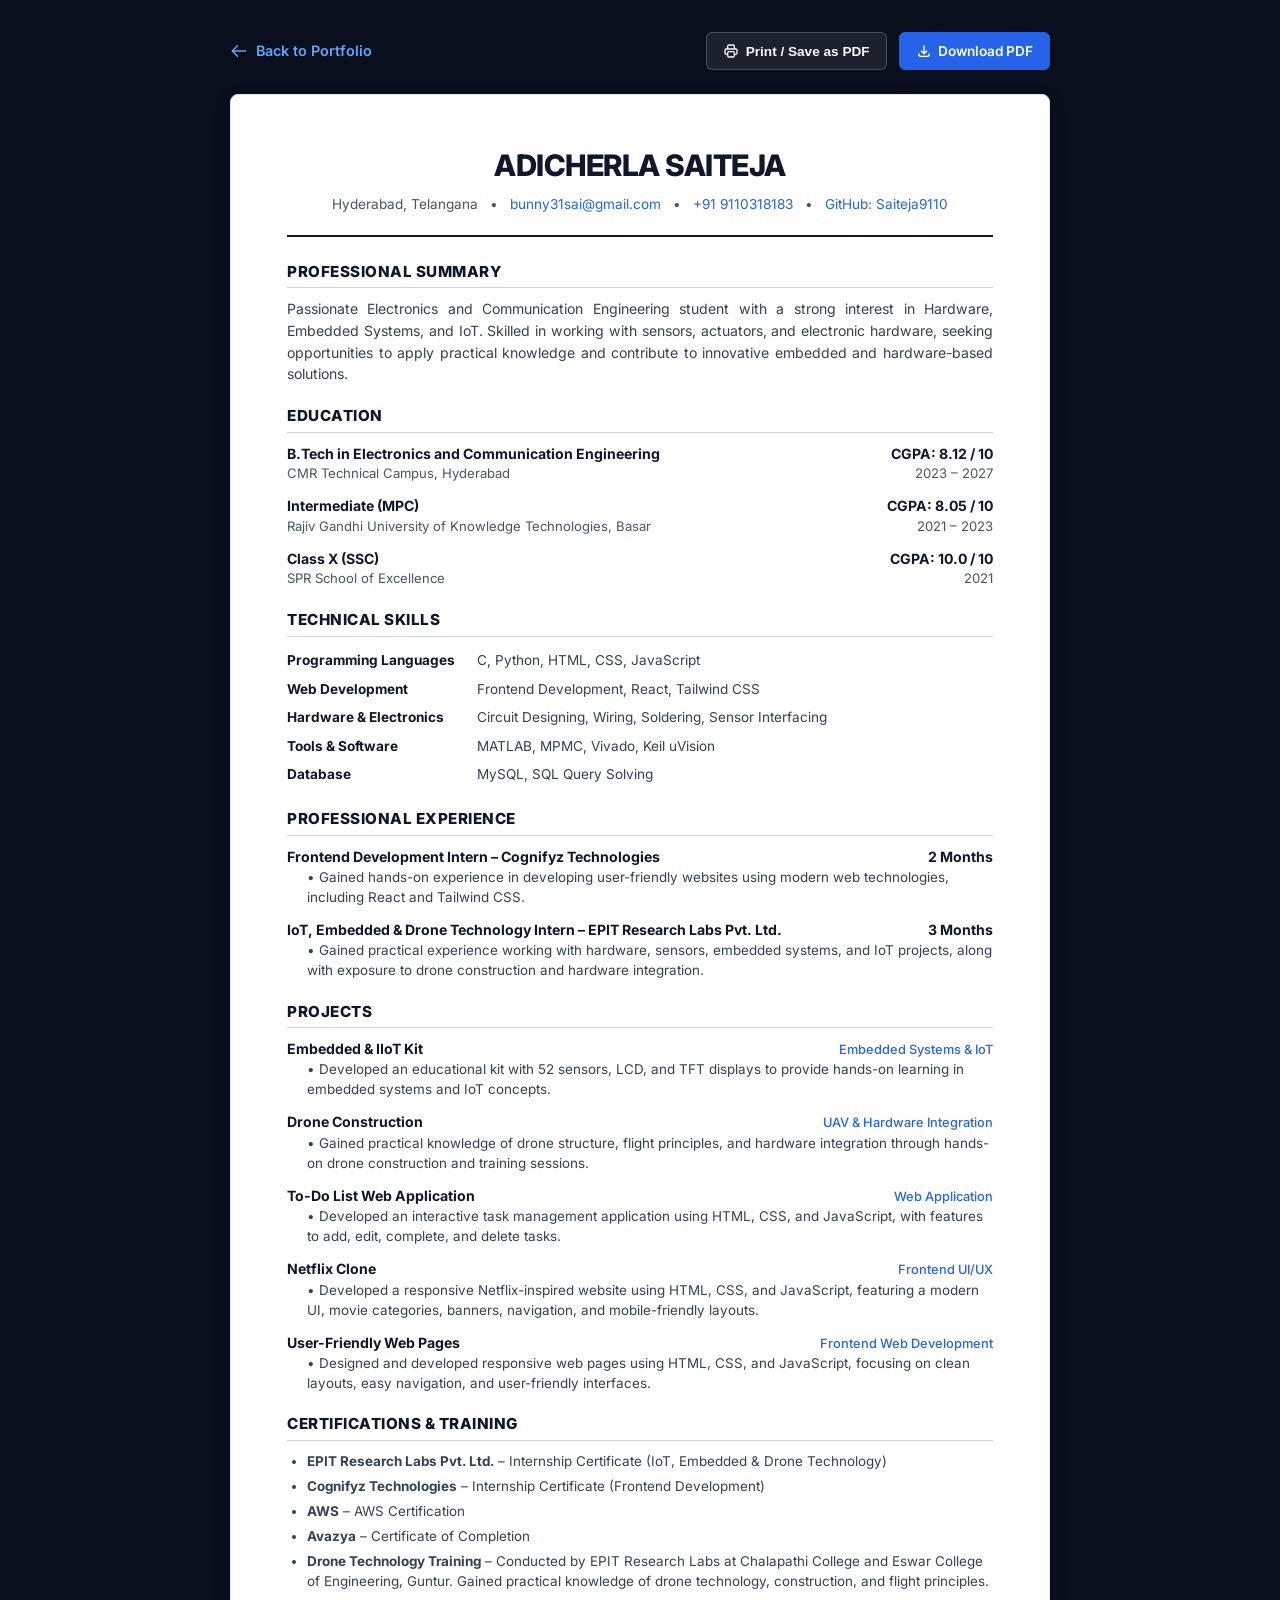
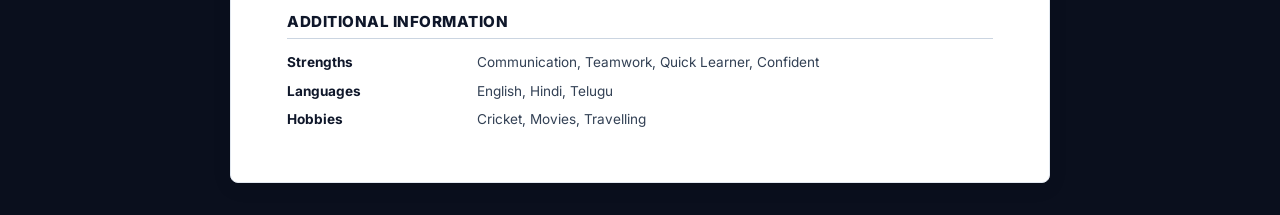
==== assets/resume.html @ cdae0c14 "Fix CGPA to 8.03 and email to saitejaa3103@gmail.com; add unified navy blue theme, resume section, c" ====
<!DOCTYPE html>
<html lang="en">
<head>
  <meta charset="UTF-8" />
  <meta name="viewport" content="width=device-width, initial-scale=1.0" />
  <title>Adicherla Saiteja - Resume</title>
  <link rel="preconnect" href="https://fonts.googleapis.com" />
  <link rel="preconnect" href="https://fonts.gstatic.com" crossorigin />
  <link href="https://fonts.googleapis.com/css2?family=Inter:wght@400;500;600;700;800&display=swap" rel="stylesheet" />
  <style>
    *, *::before, *::after { box-sizing: border-box; margin: 0; padding: 0; }
    body {
      font-family: 'Inter', -apple-system, BlinkMacSystemFont, 'Segoe UI', Roboto, sans-serif;
      background: #0a0f1d;
      color: #0f172a;
      line-height: 1.5;
      padding: 2rem 1rem;
      font-size: 14px;
    }
    .resume-actions-bar {
      max-width: 820px;
      margin: 0 auto 1.5rem;
      display: flex;
      justify-content: space-between;
      align-items: center;
      gap: 1rem;
      flex-wrap: wrap;
    }
    .back-link {
      display: inline-flex;
      align-items: center;
      gap: 0.5rem;
      color: #60a5fa;
      text-decoration: none;
      font-weight: 600;
      font-size: 0.9rem;
    }
    .back-link:hover { color: #38bdf8; text-decoration: underline; }
    .btn-group { display: flex; gap: 0.75rem; }
    .action-btn {
      display: inline-flex;
      align-items: center;
      gap: 0.4rem;
      padding: 0.5rem 1rem;
      border-radius: 6px;
      font-size: 0.85rem;
      font-weight: 600;
      cursor: pointer;
      text-decoration: none;
      transition: all 0.2s ease;
    }
    .btn-download {
      background: #2563eb;
      color: #fff;
      border: 1px solid #2563eb;
    }
    .btn-download:hover { background: #1d4ed8; }
    .btn-print {
      background: rgba(255, 255, 255, 0.08);
      color: #f8fafc;
      border: 1px solid rgba(255, 255, 255, 0.2);
    }
    .btn-print:hover { background: rgba(37, 99, 235, 0.25); border-color: #60a5fa; }
    .resume-paper {
      max-width: 820px;
      margin: 0 auto;
      background: #ffffff;
      padding: 3rem 3.5rem;
      border-radius: 8px;
      box-shadow: 0 4px 20px rgba(0, 0, 0, 0.08);
      border: 1px solid #e2e8f0;
    }
    .header { text-align: center; margin-bottom: 1.5rem; border-bottom: 2px solid #0f172a; padding-bottom: 1.25rem; }
    .name { font-size: 1.85rem; font-weight: 800; letter-spacing: -0.5px; color: #0f172a; margin-bottom: 0.4rem; text-transform: uppercase; }
    .contact-line { font-size: 0.85rem; color: #475569; display: flex; justify-content: center; gap: 0.75rem; flex-wrap: wrap; }
    .contact-line a { color: #2563eb; text-decoration: none; }
    .section-title {
      font-size: 0.95rem;
      font-weight: 800;
      text-transform: uppercase;
      letter-spacing: 0.5px;
      color: #0f172a;
      border-bottom: 1px solid #cbd5e1;
      padding-bottom: 0.25rem;
      margin-top: 1.25rem;
      margin-bottom: 0.6rem;
    }
    p.summary { font-size: 0.88rem; color: #334155; line-height: 1.55; text-align: justify; }
    .edu-item, .exp-item, .proj-item { margin-bottom: 0.75rem; }
    .item-header { display: flex; justify-content: space-between; align-items: baseline; font-weight: 700; color: #0f172a; font-size: 0.88rem; }
    .item-sub { display: flex; justify-content: space-between; align-items: baseline; font-size: 0.82rem; color: #475569; margin-bottom: 0.25rem; }
    .item-desc { font-size: 0.84rem; color: #334155; line-height: 1.5; padding-left: 1.25rem; }
    .skills-table { width: 100%; border-collapse: collapse; font-size: 0.85rem; }
    .skills-table td { padding: 0.25rem 0; vertical-align: top; }
    .skills-label { width: 190px; font-weight: 700; color: #0f172a; }
    .skills-val { color: #334155; }
    .cert-list { list-style: disc; padding-left: 1.25rem; font-size: 0.84rem; color: #334155; line-height: 1.5; }
    .cert-list li { margin-bottom: 0.3rem; }
    @media print {
      body { background: #fff; padding: 0; }
      .resume-actions-bar { display: none; }
      .resume-paper { box-shadow: none; border: none; padding: 0; }
    }
  </style>
</head>
<body>
  <div class="resume-actions-bar">
    <a href="../index.html" class="back-link">
      <svg width="18" height="18" fill="none" viewBox="0 0 24 24" stroke="currentColor" stroke-width="2"><path stroke-linecap="round" stroke-linejoin="round" d="M10 19l-7-7m0 0l7-7m-7 7h18"/></svg>
      Back to Portfolio
    </a>
    <div class="btn-group">
      <button onclick="window.print()" class="action-btn btn-print">
        <svg width="16" height="16" fill="none" viewBox="0 0 24 24" stroke="currentColor" stroke-width="2"><path stroke-linecap="round" stroke-linejoin="round" d="M17 17h2a2 2 0 002-2v-4a2 2 0 00-2-2H5a2 2 0 00-2 2v4a2 2 0 002 2h2m2 4h6a2 2 0 002-2v-4a2 2 0 00-2-2H9a2 2 0 00-2 2v4a2 2 0 002 2zm8-12V5a2 2 0 00-2-2H9a2 2 0 00-2 2v4h10z"/></svg>
        Print / Save as PDF
      </button>
      <a href="./resume.pdf" class="action-btn btn-download" download="Adicherla_Saiteja_Resume.pdf">
        <svg width="16" height="16" fill="none" viewBox="0 0 24 24" stroke="currentColor" stroke-width="2"><path stroke-linecap="round" stroke-linejoin="round" d="M4 16v1a3 3 0 003 3h10a3 3 0 003-3v-1m-4-4l-4 4m0 0l-4-4m4 4V4"/></svg>
        Download PDF
      </a>
    </div>
  </div>

  <div class="resume-paper">
    <header class="header">
      <h1 class="name">Adicherla Saiteja</h1>
      <div class="contact-line">
        <span>Hyderabad, Telangana</span>
        <span>•</span>
        <a href="mailto:bunny31sai@gmail.com">bunny31sai@gmail.com</a>
        <span>•</span>
        <a href="tel:+919110318183">+91 9110318183</a>
        <span>•</span>
        <a href="https://github.com/Saiteja9110" target="_blank" rel="noopener noreferrer">GitHub: Saiteja9110</a>
      </div>
    </header>

    <section>
      <h2 class="section-title">Professional Summary</h2>
      <p class="summary">
        Passionate Electronics and Communication Engineering student with a strong interest in Hardware, Embedded Systems, and IoT. Skilled in working with sensors, actuators, and electronic hardware, seeking opportunities to apply practical knowledge and contribute to innovative embedded and hardware-based solutions.
      </p>
    </section>

    <section>
      <h2 class="section-title">Education</h2>
      <div class="edu-item">
        <div class="item-header">
          <span>B.Tech in Electronics and Communication Engineering</span>
          <span>CGPA: 8.12 / 10</span>
        </div>
        <div class="item-sub">
          <span>CMR Technical Campus, Hyderabad</span>
          <span>2023 – 2027</span>
        </div>
      </div>
      <div class="edu-item">
        <div class="item-header">
          <span>Intermediate (MPC)</span>
          <span>CGPA: 8.05 / 10</span>
        </div>
        <div class="item-sub">
          <span>Rajiv Gandhi University of Knowledge Technologies, Basar</span>
          <span>2021 – 2023</span>
        </div>
      </div>
      <div class="edu-item">
        <div class="item-header">
          <span>Class X (SSC)</span>
          <span>CGPA: 10.0 / 10</span>
        </div>
        <div class="item-sub">
          <span>SPR School of Excellence</span>
          <span>2021</span>
        </div>
      </div>
    </section>

    <section>
      <h2 class="section-title">Technical Skills</h2>
      <table class="skills-table">
        <tr>
          <td class="skills-label">Programming Languages</td>
          <td class="skills-val">C, Python, HTML, CSS, JavaScript</td>
        </tr>
        <tr>
          <td class="skills-label">Web Development</td>
          <td class="skills-val">Frontend Development, React, Tailwind CSS</td>
        </tr>
        <tr>
          <td class="skills-label">Hardware &amp; Electronics</td>
          <td class="skills-val">Circuit Designing, Wiring, Soldering, Sensor Interfacing</td>
        </tr>
        <tr>
          <td class="skills-label">Tools &amp; Software</td>
          <td class="skills-val">MATLAB, MPMC, Vivado, Keil uVision</td>
        </tr>
        <tr>
          <td class="skills-label">Database</td>
          <td class="skills-val">MySQL, SQL Query Solving</td>
        </tr>
      </table>
    </section>

    <section>
      <h2 class="section-title">Professional Experience</h2>
      <div class="exp-item">
        <div class="item-header">
          <span>Frontend Development Intern – Cognifyz Technologies</span>
          <span>2 Months</span>
        </div>
        <div class="item-desc">
          • Gained hands-on experience in developing user-friendly websites using modern web technologies, including React and Tailwind CSS.
        </div>
      </div>
      <div class="exp-item">
        <div class="item-header">
          <span>IoT, Embedded &amp; Drone Technology Intern – EPIT Research Labs Pvt. Ltd.</span>
          <span>3 Months</span>
        </div>
        <div class="item-desc">
          • Gained practical experience working with hardware, sensors, embedded systems, and IoT projects, along with exposure to drone construction and hardware integration.
        </div>
      </div>
    </section>

    <section>
      <h2 class="section-title">Projects</h2>
      <div class="proj-item">
        <div class="item-header">
          <span>Embedded &amp; IIoT Kit</span>
          <span style="font-weight:500; font-size:0.8rem; color:#2563eb;">Embedded Systems &amp; IoT</span>
        </div>
        <div class="item-desc">
          • Developed an educational kit with 52 sensors, LCD, and TFT displays to provide hands-on learning in embedded systems and IoT concepts.
        </div>
      </div>
      <div class="proj-item">
        <div class="item-header">
          <span>Drone Construction</span>
          <span style="font-weight:500; font-size:0.8rem; color:#2563eb;">UAV &amp; Hardware Integration</span>
        </div>
        <div class="item-desc">
          • Gained practical knowledge of drone structure, flight principles, and hardware integration through hands-on drone construction and training sessions.
        </div>
      </div>
      <div class="proj-item">
        <div class="item-header">
          <span>To-Do List Web Application</span>
          <span style="font-weight:500; font-size:0.8rem; color:#2563eb;">Web Application</span>
        </div>
        <div class="item-desc">
          • Developed an interactive task management application using HTML, CSS, and JavaScript, with features to add, edit, complete, and delete tasks.
        </div>
      </div>
      <div class="proj-item">
        <div class="item-header">
          <span>Netflix Clone</span>
          <span style="font-weight:500; font-size:0.8rem; color:#2563eb;">Frontend UI/UX</span>
        </div>
        <div class="item-desc">
          • Developed a responsive Netflix-inspired website using HTML, CSS, and JavaScript, featuring a modern UI, movie categories, banners, navigation, and mobile-friendly layouts.
        </div>
      </div>
      <div class="proj-item">
        <div class="item-header">
          <span>User-Friendly Web Pages</span>
          <span style="font-weight:500; font-size:0.8rem; color:#2563eb;">Frontend Web Development</span>
        </div>
        <div class="item-desc">
          • Designed and developed responsive web pages using HTML, CSS, and JavaScript, focusing on clean layouts, easy navigation, and user-friendly interfaces.
        </div>
      </div>
    </section>

    <section>
      <h2 class="section-title">Certifications &amp; Training</h2>
      <ul class="cert-list">
        <li><strong>EPIT Research Labs Pvt. Ltd.</strong> – Internship Certificate (IoT, Embedded &amp; Drone Technology)</li>
        <li><strong>Cognifyz Technologies</strong> – Internship Certificate (Frontend Development)</li>
        <li><strong>AWS</strong> – AWS Certification</li>
        <li><strong>Avazya</strong> – Certificate of Completion</li>
        <li><strong>Drone Technology Training</strong> – Conducted by EPIT Research Labs at Chalapathi College and Eswar College of Engineering, Guntur. Gained practical knowledge of drone technology, construction, and flight principles.</li>
      </ul>
    </section>

    <section>
      <h2 class="section-title">Additional Information</h2>
      <table class="skills-table">
        <tr>
          <td class="skills-label">Strengths</td>
          <td class="skills-val">Communication, Teamwork, Quick Learner, Confident</td>
        </tr>
        <tr>
          <td class="skills-label">Languages</td>
          <td class="skills-val">English, Hindi, Telugu</td>
        </tr>
        <tr>
          <td class="skills-label">Hobbies</td>
          <td class="skills-val">Cricket, Movies, Travelling</td>
        </tr>
      </table>
    </section>
  </div>
</body>
</html>
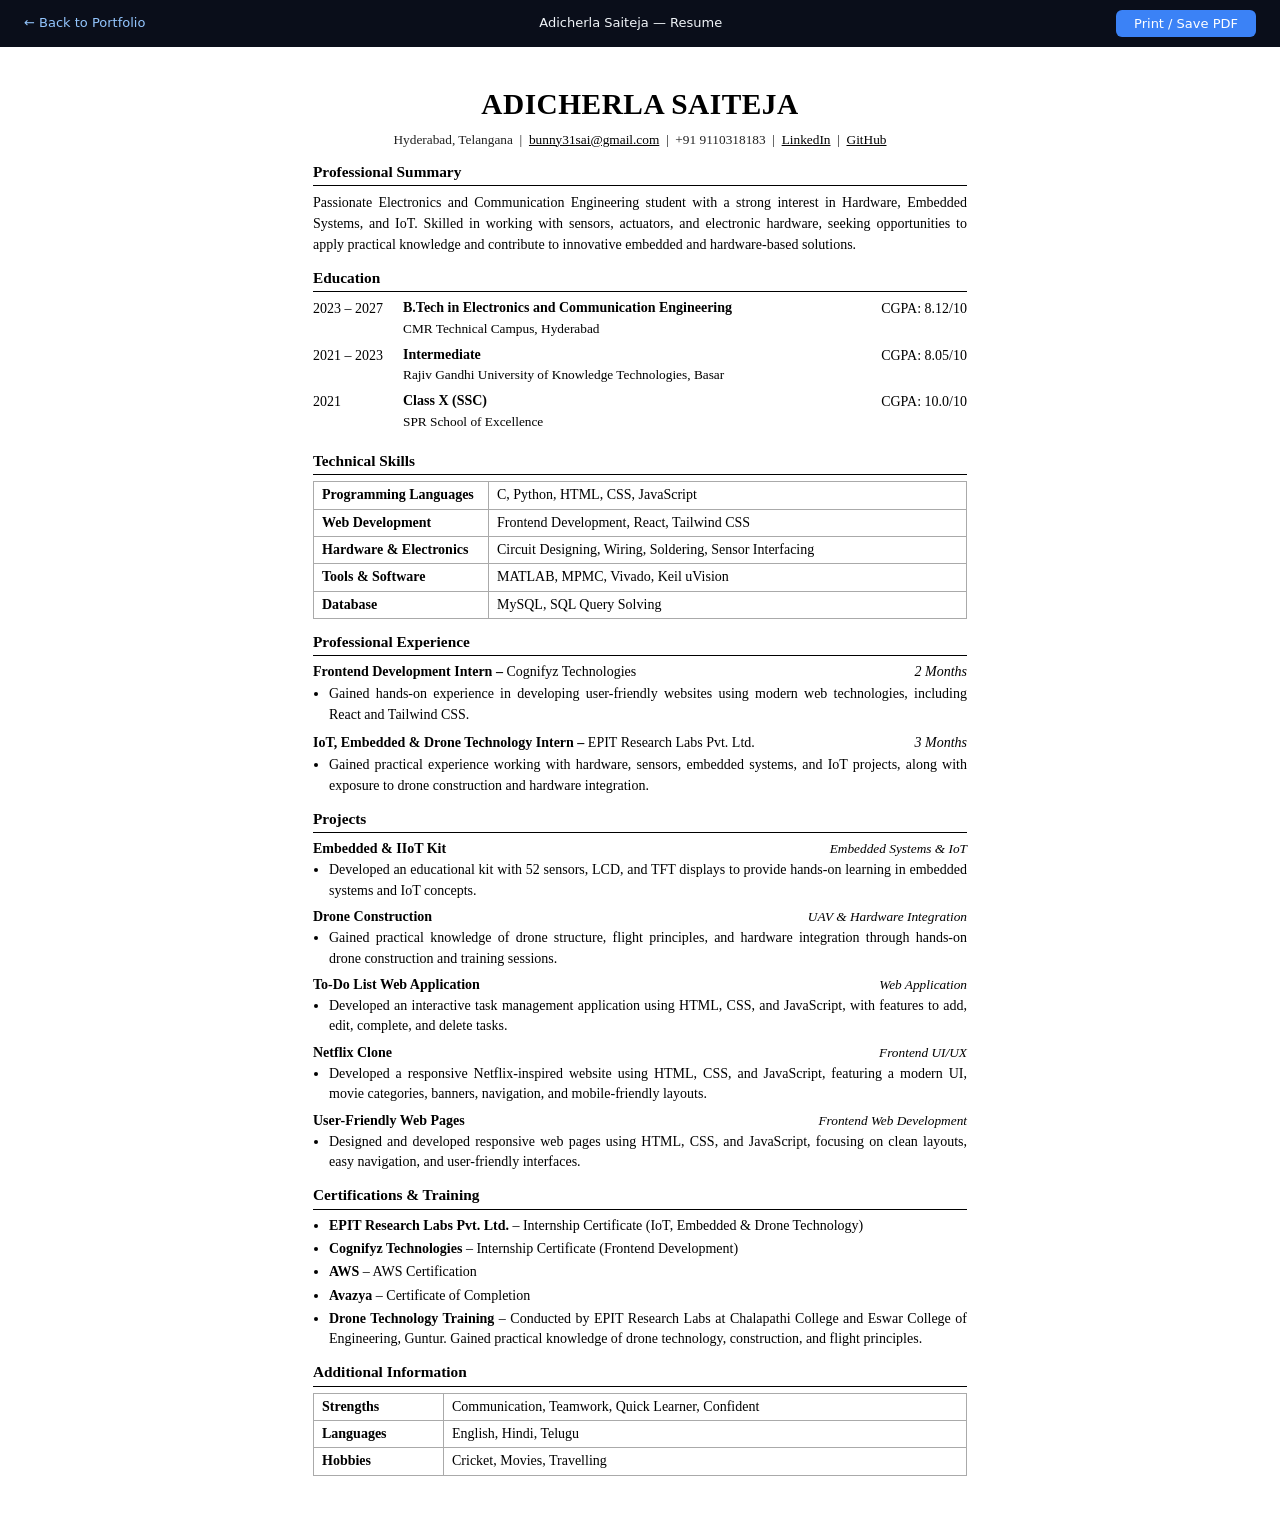
==== commit d0a6d904: "Add exact resume HTML replica matching uploaded resume; fix View Resume button" ====
--- a/assets/resume.html
+++ b/assets/resume.html
@@ -3,304 +3,427 @@
 <head>
   <meta charset="UTF-8" />
   <meta name="viewport" content="width=device-width, initial-scale=1.0" />
-  <title>Adicherla Saiteja - Resume</title>
-  <link rel="preconnect" href="https://fonts.googleapis.com" />
-  <link rel="preconnect" href="https://fonts.gstatic.com" crossorigin />
-  <link href="https://fonts.googleapis.com/css2?family=Inter:wght@400;500;600;700;800&display=swap" rel="stylesheet" />
+  <title>Adicherla Saiteja – Resume</title>
   <style>
-    *, *::before, *::after { box-sizing: border-box; margin: 0; padding: 0; }
+    * { box-sizing: border-box; margin: 0; padding: 0; }
+
     body {
-      font-family: 'Inter', -apple-system, BlinkMacSystemFont, 'Segoe UI', Roboto, sans-serif;
-      background: #0a0f1d;
-      color: #0f172a;
+      font-family: 'Times New Roman', Times, serif;
+      font-size: 11pt;
+      color: #000;
+      background: #fff;
+      line-height: 1.45;
+    }
+
+    /* ---- PAGE WRAPPER ---- */
+    .page {
+      max-width: 750px;
+      margin: 0 auto;
+      padding: 36px 48px 48px;
+    }
+
+    /* ---- HEADER ---- */
+    .resume-header {
+      text-align: center;
+      margin-bottom: 10px;
+    }
+    .resume-name {
+      font-size: 22pt;
+      font-weight: 700;
+      letter-spacing: 0.5px;
+      text-transform: uppercase;
+      margin-bottom: 4px;
+    }
+    .resume-contact {
+      font-size: 10pt;
+      color: #222;
+    }
+    .resume-contact a {
+      color: #000;
+      text-decoration: underline;
+    }
+
+    /* ---- SECTION ---- */
+    .section {
+      margin-top: 12px;
+    }
+    .section-title {
+      font-size: 11.5pt;
+      font-weight: 700;
+      border-bottom: 1.5px solid #000;
+      padding-bottom: 2px;
+      margin-bottom: 6px;
+    }
+
+    /* ---- SUMMARY ---- */
+    .summary-text {
+      font-size: 10.5pt;
+      text-align: justify;
       line-height: 1.5;
-      padding: 2rem 1rem;
-      font-size: 14px;
-    }
-    .resume-actions-bar {
-      max-width: 820px;
-      margin: 0 auto 1.5rem;
+    }
+
+    /* ---- EDUCATION TABLE ---- */
+    .edu-table {
+      width: 100%;
+      border-collapse: collapse;
+    }
+    .edu-table tr { vertical-align: top; }
+    .edu-year {
+      width: 90px;
+      font-size: 10.5pt;
+      padding-top: 1px;
+      white-space: nowrap;
+    }
+    .edu-degree {
+      font-size: 10.5pt;
+      font-weight: 700;
+      padding-bottom: 0;
+    }
+    .edu-inst {
+      font-size: 10pt;
+      font-weight: 400;
+      padding-bottom: 7px;
+    }
+    .edu-cgpa {
+      width: 110px;
+      font-size: 10.5pt;
+      text-align: right;
+      white-space: nowrap;
+      padding-top: 1px;
+    }
+
+    /* ---- SKILLS TABLE ---- */
+    .skills-table {
+      width: 100%;
+      border-collapse: collapse;
+      border: 1px solid #aaa;
+    }
+    .skills-table td {
+      padding: 3px 8px;
+      font-size: 10.5pt;
+      border: 1px solid #aaa;
+      vertical-align: top;
+    }
+    .skill-label {
+      font-weight: 700;
+      width: 175px;
+      white-space: nowrap;
+    }
+
+    /* ---- EXPERIENCE ---- */
+    .exp-header {
       display: flex;
       justify-content: space-between;
+      align-items: baseline;
+      margin-bottom: 2px;
+    }
+    .exp-title {
+      font-size: 10.5pt;
+      font-weight: 700;
+    }
+    .exp-company {
+      font-weight: 400;
+    }
+    .exp-duration {
+      font-size: 10.5pt;
+      font-style: italic;
+    }
+    .exp-bullets {
+      padding-left: 16px;
+      margin-bottom: 8px;
+    }
+    .exp-bullets li {
+      font-size: 10.5pt;
+      margin-bottom: 2px;
+      text-align: justify;
+    }
+
+    /* ---- PROJECTS ---- */
+    .proj-item { margin-bottom: 6px; }
+    .proj-header {
+      display: flex;
+      justify-content: space-between;
+      align-items: baseline;
+    }
+    .proj-name {
+      font-size: 10.5pt;
+      font-weight: 700;
+    }
+    .proj-domain {
+      font-size: 10pt;
+      font-style: italic;
+    }
+    .proj-bullets {
+      padding-left: 16px;
+      margin-top: 1px;
+    }
+    .proj-bullets li {
+      font-size: 10.5pt;
+      text-align: justify;
+    }
+
+    /* ---- CERTIFICATIONS ---- */
+    .cert-list {
+      padding-left: 16px;
+    }
+    .cert-list li {
+      font-size: 10.5pt;
+      margin-bottom: 3px;
+      text-align: justify;
+    }
+
+    /* ---- ADDITIONAL INFO TABLE ---- */
+    .add-table {
+      width: 100%;
+      border-collapse: collapse;
+      border: 1px solid #aaa;
+    }
+    .add-table td {
+      padding: 3px 8px;
+      font-size: 10.5pt;
+      border: 1px solid #aaa;
+      vertical-align: top;
+    }
+    .add-label {
+      font-weight: 700;
+      width: 130px;
+    }
+
+    /* ---- PRINT BUTTON (screen only) ---- */
+    .print-bar {
+      background: #0a0e1a;
+      color: #f1f5f9;
+      padding: 10px 24px;
+      display: flex;
       align-items: center;
-      gap: 1rem;
-      flex-wrap: wrap;
-    }
-    .back-link {
-      display: inline-flex;
-      align-items: center;
-      gap: 0.5rem;
-      color: #60a5fa;
+      justify-content: space-between;
+      font-family: 'Inter', system-ui, sans-serif;
+      font-size: 13px;
+    }
+    .print-bar a {
+      color: #93c5fd;
       text-decoration: none;
-      font-weight: 600;
-      font-size: 0.9rem;
-    }
-    .back-link:hover { color: #38bdf8; text-decoration: underline; }
-    .btn-group { display: flex; gap: 0.75rem; }
-    .action-btn {
-      display: inline-flex;
-      align-items: center;
-      gap: 0.4rem;
-      padding: 0.5rem 1rem;
+      font-size: 13px;
+    }
+    .print-bar button {
+      background: #3b82f6;
+      color: #fff;
+      border: none;
+      padding: 6px 18px;
       border-radius: 6px;
-      font-size: 0.85rem;
-      font-weight: 600;
+      font-size: 13px;
       cursor: pointer;
-      text-decoration: none;
-      transition: all 0.2s ease;
-    }
-    .btn-download {
-      background: #2563eb;
-      color: #fff;
-      border: 1px solid #2563eb;
-    }
-    .btn-download:hover { background: #1d4ed8; }
-    .btn-print {
-      background: rgba(255, 255, 255, 0.08);
-      color: #f8fafc;
-      border: 1px solid rgba(255, 255, 255, 0.2);
-    }
-    .btn-print:hover { background: rgba(37, 99, 235, 0.25); border-color: #60a5fa; }
-    .resume-paper {
-      max-width: 820px;
-      margin: 0 auto;
-      background: #ffffff;
-      padding: 3rem 3.5rem;
-      border-radius: 8px;
-      box-shadow: 0 4px 20px rgba(0, 0, 0, 0.08);
-      border: 1px solid #e2e8f0;
-    }
-    .header { text-align: center; margin-bottom: 1.5rem; border-bottom: 2px solid #0f172a; padding-bottom: 1.25rem; }
-    .name { font-size: 1.85rem; font-weight: 800; letter-spacing: -0.5px; color: #0f172a; margin-bottom: 0.4rem; text-transform: uppercase; }
-    .contact-line { font-size: 0.85rem; color: #475569; display: flex; justify-content: center; gap: 0.75rem; flex-wrap: wrap; }
-    .contact-line a { color: #2563eb; text-decoration: none; }
-    .section-title {
-      font-size: 0.95rem;
-      font-weight: 800;
-      text-transform: uppercase;
-      letter-spacing: 0.5px;
-      color: #0f172a;
-      border-bottom: 1px solid #cbd5e1;
-      padding-bottom: 0.25rem;
-      margin-top: 1.25rem;
-      margin-bottom: 0.6rem;
-    }
-    p.summary { font-size: 0.88rem; color: #334155; line-height: 1.55; text-align: justify; }
-    .edu-item, .exp-item, .proj-item { margin-bottom: 0.75rem; }
-    .item-header { display: flex; justify-content: space-between; align-items: baseline; font-weight: 700; color: #0f172a; font-size: 0.88rem; }
-    .item-sub { display: flex; justify-content: space-between; align-items: baseline; font-size: 0.82rem; color: #475569; margin-bottom: 0.25rem; }
-    .item-desc { font-size: 0.84rem; color: #334155; line-height: 1.5; padding-left: 1.25rem; }
-    .skills-table { width: 100%; border-collapse: collapse; font-size: 0.85rem; }
-    .skills-table td { padding: 0.25rem 0; vertical-align: top; }
-    .skills-label { width: 190px; font-weight: 700; color: #0f172a; }
-    .skills-val { color: #334155; }
-    .cert-list { list-style: disc; padding-left: 1.25rem; font-size: 0.84rem; color: #334155; line-height: 1.5; }
-    .cert-list li { margin-bottom: 0.3rem; }
+      font-family: inherit;
+    }
+    .print-bar button:hover { background: #2563eb; }
+
     @media print {
-      body { background: #fff; padding: 0; }
-      .resume-actions-bar { display: none; }
-      .resume-paper { box-shadow: none; border: none; padding: 0; }
+      .print-bar { display: none; }
+      .page { padding: 24px 32px; }
+      body { font-size: 10.5pt; }
     }
   </style>
 </head>
 <body>
-  <div class="resume-actions-bar">
-    <a href="../index.html" class="back-link">
-      <svg width="18" height="18" fill="none" viewBox="0 0 24 24" stroke="currentColor" stroke-width="2"><path stroke-linecap="round" stroke-linejoin="round" d="M10 19l-7-7m0 0l7-7m-7 7h18"/></svg>
-      Back to Portfolio
-    </a>
-    <div class="btn-group">
-      <button onclick="window.print()" class="action-btn btn-print">
-        <svg width="16" height="16" fill="none" viewBox="0 0 24 24" stroke="currentColor" stroke-width="2"><path stroke-linecap="round" stroke-linejoin="round" d="M17 17h2a2 2 0 002-2v-4a2 2 0 00-2-2H5a2 2 0 00-2 2v4a2 2 0 002 2h2m2 4h6a2 2 0 002-2v-4a2 2 0 00-2-2H9a2 2 0 00-2 2v4a2 2 0 002 2zm8-12V5a2 2 0 00-2-2H9a2 2 0 00-2 2v4h10z"/></svg>
-        Print / Save as PDF
-      </button>
-      <a href="./resume.pdf" class="action-btn btn-download" download="Adicherla_Saiteja_Resume.pdf">
-        <svg width="16" height="16" fill="none" viewBox="0 0 24 24" stroke="currentColor" stroke-width="2"><path stroke-linecap="round" stroke-linejoin="round" d="M4 16v1a3 3 0 003 3h10a3 3 0 003-3v-1m-4-4l-4 4m0 0l-4-4m4 4V4"/></svg>
-        Download PDF
-      </a>
-    </div>
+
+  <!-- TOP BAR (screen only) -->
+  <div class="print-bar">
+    <a href="../index.html">&larr; Back to Portfolio</a>
+    <span>Adicherla Saiteja &mdash; Resume</span>
+    <button onclick="window.print()">Print / Save PDF</button>
   </div>
 
-  <div class="resume-paper">
-    <header class="header">
-      <h1 class="name">Adicherla Saiteja</h1>
-      <div class="contact-line">
-        <span>Hyderabad, Telangana</span>
-        <span>•</span>
+  <div class="page">
+
+    <!-- HEADER -->
+    <div class="resume-header">
+      <div class="resume-name">Adicherla Saiteja</div>
+      <div class="resume-contact">
+        Hyderabad, Telangana &nbsp;|&nbsp;
         <a href="mailto:bunny31sai@gmail.com">bunny31sai@gmail.com</a>
-        <span>•</span>
-        <a href="tel:+919110318183">+91 9110318183</a>
-        <span>•</span>
-        <a href="https://github.com/Saiteja9110" target="_blank" rel="noopener noreferrer">GitHub: Saiteja9110</a>
-      </div>
-    </header>
-
-    <section>
-      <h2 class="section-title">Professional Summary</h2>
-      <p class="summary">
-        Passionate Electronics and Communication Engineering student with a strong interest in Hardware, Embedded Systems, and IoT. Skilled in working with sensors, actuators, and electronic hardware, seeking opportunities to apply practical knowledge and contribute to innovative embedded and hardware-based solutions.
+        &nbsp;|&nbsp; +91 9110318183 &nbsp;|&nbsp;
+        <a href="https://www.linkedin.com/in/adicherla-saiteja" target="_blank">LinkedIn</a>
+        &nbsp;|&nbsp;
+        <a href="https://github.com/Saiteja9110" target="_blank">GitHub</a>
+      </div>
+    </div>
+
+    <!-- PROFESSIONAL SUMMARY -->
+    <div class="section">
+      <div class="section-title">Professional Summary</div>
+      <p class="summary-text">
+        Passionate Electronics and Communication Engineering student with a strong interest in Hardware, Embedded Systems,
+        and IoT. Skilled in working with sensors, actuators, and electronic hardware, seeking opportunities to apply
+        practical knowledge and contribute to innovative embedded and hardware-based solutions.
       </p>
-    </section>
-
-    <section>
-      <h2 class="section-title">Education</h2>
-      <div class="edu-item">
-        <div class="item-header">
-          <span>B.Tech in Electronics and Communication Engineering</span>
-          <span>CGPA: 8.12 / 10</span>
+    </div>
+
+    <!-- EDUCATION -->
+    <div class="section">
+      <div class="section-title">Education</div>
+      <table class="edu-table">
+        <tr>
+          <td class="edu-year">2023 &ndash; 2027</td>
+          <td>
+            <div class="edu-degree">B.Tech in Electronics and Communication Engineering</div>
+            <div class="edu-inst">CMR Technical Campus, Hyderabad</div>
+          </td>
+          <td class="edu-cgpa">CGPA: 8.12/10</td>
+        </tr>
+        <tr>
+          <td class="edu-year">2021 &ndash; 2023</td>
+          <td>
+            <div class="edu-degree">Intermediate</div>
+            <div class="edu-inst">Rajiv Gandhi University of Knowledge Technologies, Basar</div>
+          </td>
+          <td class="edu-cgpa">CGPA: 8.05/10</td>
+        </tr>
+        <tr>
+          <td class="edu-year">2021</td>
+          <td>
+            <div class="edu-degree">Class X (SSC)</div>
+            <div class="edu-inst">SPR School of Excellence</div>
+          </td>
+          <td class="edu-cgpa">CGPA: 10.0/10</td>
+        </tr>
+      </table>
+    </div>
+
+    <!-- TECHNICAL SKILLS -->
+    <div class="section">
+      <div class="section-title">Technical Skills</div>
+      <table class="skills-table">
+        <tr>
+          <td class="skill-label">Programming Languages</td>
+          <td>C, Python, HTML, CSS, JavaScript</td>
+        </tr>
+        <tr>
+          <td class="skill-label">Web Development</td>
+          <td>Frontend Development, React, Tailwind CSS</td>
+        </tr>
+        <tr>
+          <td class="skill-label">Hardware &amp; Electronics</td>
+          <td>Circuit Designing, Wiring, Soldering, Sensor Interfacing</td>
+        </tr>
+        <tr>
+          <td class="skill-label">Tools &amp; Software</td>
+          <td>MATLAB, MPMC, Vivado, Keil uVision</td>
+        </tr>
+        <tr>
+          <td class="skill-label">Database</td>
+          <td>MySQL, SQL Query Solving</td>
+        </tr>
+      </table>
+    </div>
+
+    <!-- PROFESSIONAL EXPERIENCE -->
+    <div class="section">
+      <div class="section-title">Professional Experience</div>
+
+      <div class="exp-header">
+        <span class="exp-title">Frontend Development Intern &ndash; <span class="exp-company">Cognifyz Technologies</span></span>
+        <span class="exp-duration">2 Months</span>
+      </div>
+      <ul class="exp-bullets">
+        <li>Gained hands-on experience in developing user-friendly websites using modern web technologies, including React and Tailwind CSS.</li>
+      </ul>
+
+      <div class="exp-header">
+        <span class="exp-title">IoT, Embedded &amp; Drone Technology Intern &ndash; <span class="exp-company">EPIT Research Labs Pvt. Ltd.</span></span>
+        <span class="exp-duration">3 Months</span>
+      </div>
+      <ul class="exp-bullets">
+        <li>Gained practical experience working with hardware, sensors, embedded systems, and IoT projects, along with exposure to drone construction and hardware integration.</li>
+      </ul>
+    </div>
+
+    <!-- PROJECTS -->
+    <div class="section">
+      <div class="section-title">Projects</div>
+
+      <div class="proj-item">
+        <div class="proj-header">
+          <span class="proj-name">Embedded &amp; IIoT Kit</span>
+          <span class="proj-domain">Embedded Systems &amp; IoT</span>
         </div>
-        <div class="item-sub">
-          <span>CMR Technical Campus, Hyderabad</span>
-          <span>2023 – 2027</span>
+        <ul class="proj-bullets">
+          <li>Developed an educational kit with 52 sensors, LCD, and TFT displays to provide hands-on learning in embedded systems and IoT concepts.</li>
+        </ul>
+      </div>
+
+      <div class="proj-item">
+        <div class="proj-header">
+          <span class="proj-name">Drone Construction</span>
+          <span class="proj-domain">UAV &amp; Hardware Integration</span>
         </div>
-      </div>
-      <div class="edu-item">
-        <div class="item-header">
-          <span>Intermediate (MPC)</span>
-          <span>CGPA: 8.05 / 10</span>
+        <ul class="proj-bullets">
+          <li>Gained practical knowledge of drone structure, flight principles, and hardware integration through hands-on drone construction and training sessions.</li>
+        </ul>
+      </div>
+
+      <div class="proj-item">
+        <div class="proj-header">
+          <span class="proj-name">To-Do List Web Application</span>
+          <span class="proj-domain">Web Application</span>
         </div>
-        <div class="item-sub">
-          <span>Rajiv Gandhi University of Knowledge Technologies, Basar</span>
-          <span>2021 – 2023</span>
+        <ul class="proj-bullets">
+          <li>Developed an interactive task management application using HTML, CSS, and JavaScript, with features to add, edit, complete, and delete tasks.</li>
+        </ul>
+      </div>
+
+      <div class="proj-item">
+        <div class="proj-header">
+          <span class="proj-name">Netflix Clone</span>
+          <span class="proj-domain">Frontend UI/UX</span>
         </div>
-      </div>
-      <div class="edu-item">
-        <div class="item-header">
-          <span>Class X (SSC)</span>
-          <span>CGPA: 10.0 / 10</span>
+        <ul class="proj-bullets">
+          <li>Developed a responsive Netflix-inspired website using HTML, CSS, and JavaScript, featuring a modern UI, movie categories, banners, navigation, and mobile-friendly layouts.</li>
+        </ul>
+      </div>
+
+      <div class="proj-item">
+        <div class="proj-header">
+          <span class="proj-name">User-Friendly Web Pages</span>
+          <span class="proj-domain">Frontend Web Development</span>
         </div>
-        <div class="item-sub">
-          <span>SPR School of Excellence</span>
-          <span>2021</span>
-        </div>
-      </div>
-    </section>
-
-    <section>
-      <h2 class="section-title">Technical Skills</h2>
-      <table class="skills-table">
-        <tr>
-          <td class="skills-label">Programming Languages</td>
-          <td class="skills-val">C, Python, HTML, CSS, JavaScript</td>
-        </tr>
-        <tr>
-          <td class="skills-label">Web Development</td>
-          <td class="skills-val">Frontend Development, React, Tailwind CSS</td>
-        </tr>
-        <tr>
-          <td class="skills-label">Hardware &amp; Electronics</td>
-          <td class="skills-val">Circuit Designing, Wiring, Soldering, Sensor Interfacing</td>
-        </tr>
-        <tr>
-          <td class="skills-label">Tools &amp; Software</td>
-          <td class="skills-val">MATLAB, MPMC, Vivado, Keil uVision</td>
-        </tr>
-        <tr>
-          <td class="skills-label">Database</td>
-          <td class="skills-val">MySQL, SQL Query Solving</td>
+        <ul class="proj-bullets">
+          <li>Designed and developed responsive web pages using HTML, CSS, and JavaScript, focusing on clean layouts, easy navigation, and user-friendly interfaces.</li>
+        </ul>
+      </div>
+    </div>
+
+    <!-- CERTIFICATIONS & TRAINING -->
+    <div class="section">
+      <div class="section-title">Certifications &amp; Training</div>
+      <ul class="cert-list">
+        <li><strong>EPIT Research Labs Pvt. Ltd.</strong> &ndash; Internship Certificate (IoT, Embedded &amp; Drone Technology)</li>
+        <li><strong>Cognifyz Technologies</strong> &ndash; Internship Certificate (Frontend Development)</li>
+        <li><strong>AWS</strong> &ndash; AWS Certification</li>
+        <li><strong>Avazya</strong> &ndash; Certificate of Completion</li>
+        <li><strong>Drone Technology Training</strong> &ndash; Conducted by EPIT Research Labs at Chalapathi College and Eswar College of Engineering, Guntur. Gained practical knowledge of drone technology, construction, and flight principles.</li>
+      </ul>
+    </div>
+
+    <!-- ADDITIONAL INFORMATION -->
+    <div class="section">
+      <div class="section-title">Additional Information</div>
+      <table class="add-table">
+        <tr>
+          <td class="add-label">Strengths</td>
+          <td>Communication, Teamwork, Quick Learner, Confident</td>
+        </tr>
+        <tr>
+          <td class="add-label">Languages</td>
+          <td>English, Hindi, Telugu</td>
+        </tr>
+        <tr>
+          <td class="add-label">Hobbies</td>
+          <td>Cricket, Movies, Travelling</td>
         </tr>
       </table>
-    </section>
-
-    <section>
-      <h2 class="section-title">Professional Experience</h2>
-      <div class="exp-item">
-        <div class="item-header">
-          <span>Frontend Development Intern – Cognifyz Technologies</span>
-          <span>2 Months</span>
-        </div>
-        <div class="item-desc">
-          • Gained hands-on experience in developing user-friendly websites using modern web technologies, including React and Tailwind CSS.
-        </div>
-      </div>
-      <div class="exp-item">
-        <div class="item-header">
-          <span>IoT, Embedded &amp; Drone Technology Intern – EPIT Research Labs Pvt. Ltd.</span>
-          <span>3 Months</span>
-        </div>
-        <div class="item-desc">
-          • Gained practical experience working with hardware, sensors, embedded systems, and IoT projects, along with exposure to drone construction and hardware integration.
-        </div>
-      </div>
-    </section>
-
-    <section>
-      <h2 class="section-title">Projects</h2>
-      <div class="proj-item">
-        <div class="item-header">
-          <span>Embedded &amp; IIoT Kit</span>
-          <span style="font-weight:500; font-size:0.8rem; color:#2563eb;">Embedded Systems &amp; IoT</span>
-        </div>
-        <div class="item-desc">
-          • Developed an educational kit with 52 sensors, LCD, and TFT displays to provide hands-on learning in embedded systems and IoT concepts.
-        </div>
-      </div>
-      <div class="proj-item">
-        <div class="item-header">
-          <span>Drone Construction</span>
-          <span style="font-weight:500; font-size:0.8rem; color:#2563eb;">UAV &amp; Hardware Integration</span>
-        </div>
-        <div class="item-desc">
-          • Gained practical knowledge of drone structure, flight principles, and hardware integration through hands-on drone construction and training sessions.
-        </div>
-      </div>
-      <div class="proj-item">
-        <div class="item-header">
-          <span>To-Do List Web Application</span>
-          <span style="font-weight:500; font-size:0.8rem; color:#2563eb;">Web Application</span>
-        </div>
-        <div class="item-desc">
-          • Developed an interactive task management application using HTML, CSS, and JavaScript, with features to add, edit, complete, and delete tasks.
-        </div>
-      </div>
-      <div class="proj-item">
-        <div class="item-header">
-          <span>Netflix Clone</span>
-          <span style="font-weight:500; font-size:0.8rem; color:#2563eb;">Frontend UI/UX</span>
-        </div>
-        <div class="item-desc">
-          • Developed a responsive Netflix-inspired website using HTML, CSS, and JavaScript, featuring a modern UI, movie categories, banners, navigation, and mobile-friendly layouts.
-        </div>
-      </div>
-      <div class="proj-item">
-        <div class="item-header">
-          <span>User-Friendly Web Pages</span>
-          <span style="font-weight:500; font-size:0.8rem; color:#2563eb;">Frontend Web Development</span>
-        </div>
-        <div class="item-desc">
-          • Designed and developed responsive web pages using HTML, CSS, and JavaScript, focusing on clean layouts, easy navigation, and user-friendly interfaces.
-        </div>
-      </div>
-    </section>
-
-    <section>
-      <h2 class="section-title">Certifications &amp; Training</h2>
-      <ul class="cert-list">
-        <li><strong>EPIT Research Labs Pvt. Ltd.</strong> – Internship Certificate (IoT, Embedded &amp; Drone Technology)</li>
-        <li><strong>Cognifyz Technologies</strong> – Internship Certificate (Frontend Development)</li>
-        <li><strong>AWS</strong> – AWS Certification</li>
-        <li><strong>Avazya</strong> – Certificate of Completion</li>
-        <li><strong>Drone Technology Training</strong> – Conducted by EPIT Research Labs at Chalapathi College and Eswar College of Engineering, Guntur. Gained practical knowledge of drone technology, construction, and flight principles.</li>
-      </ul>
-    </section>
-
-    <section>
-      <h2 class="section-title">Additional Information</h2>
-      <table class="skills-table">
-        <tr>
-          <td class="skills-label">Strengths</td>
-          <td class="skills-val">Communication, Teamwork, Quick Learner, Confident</td>
-        </tr>
-        <tr>
-          <td class="skills-label">Languages</td>
-          <td class="skills-val">English, Hindi, Telugu</td>
-        </tr>
-        <tr>
-          <td class="skills-label">Hobbies</td>
-          <td class="skills-val">Cricket, Movies, Travelling</td>
-        </tr>
-      </table>
-    </section>
-  </div>
+    </div>
+
+  </div><!-- /page -->
+
 </body>
 </html>
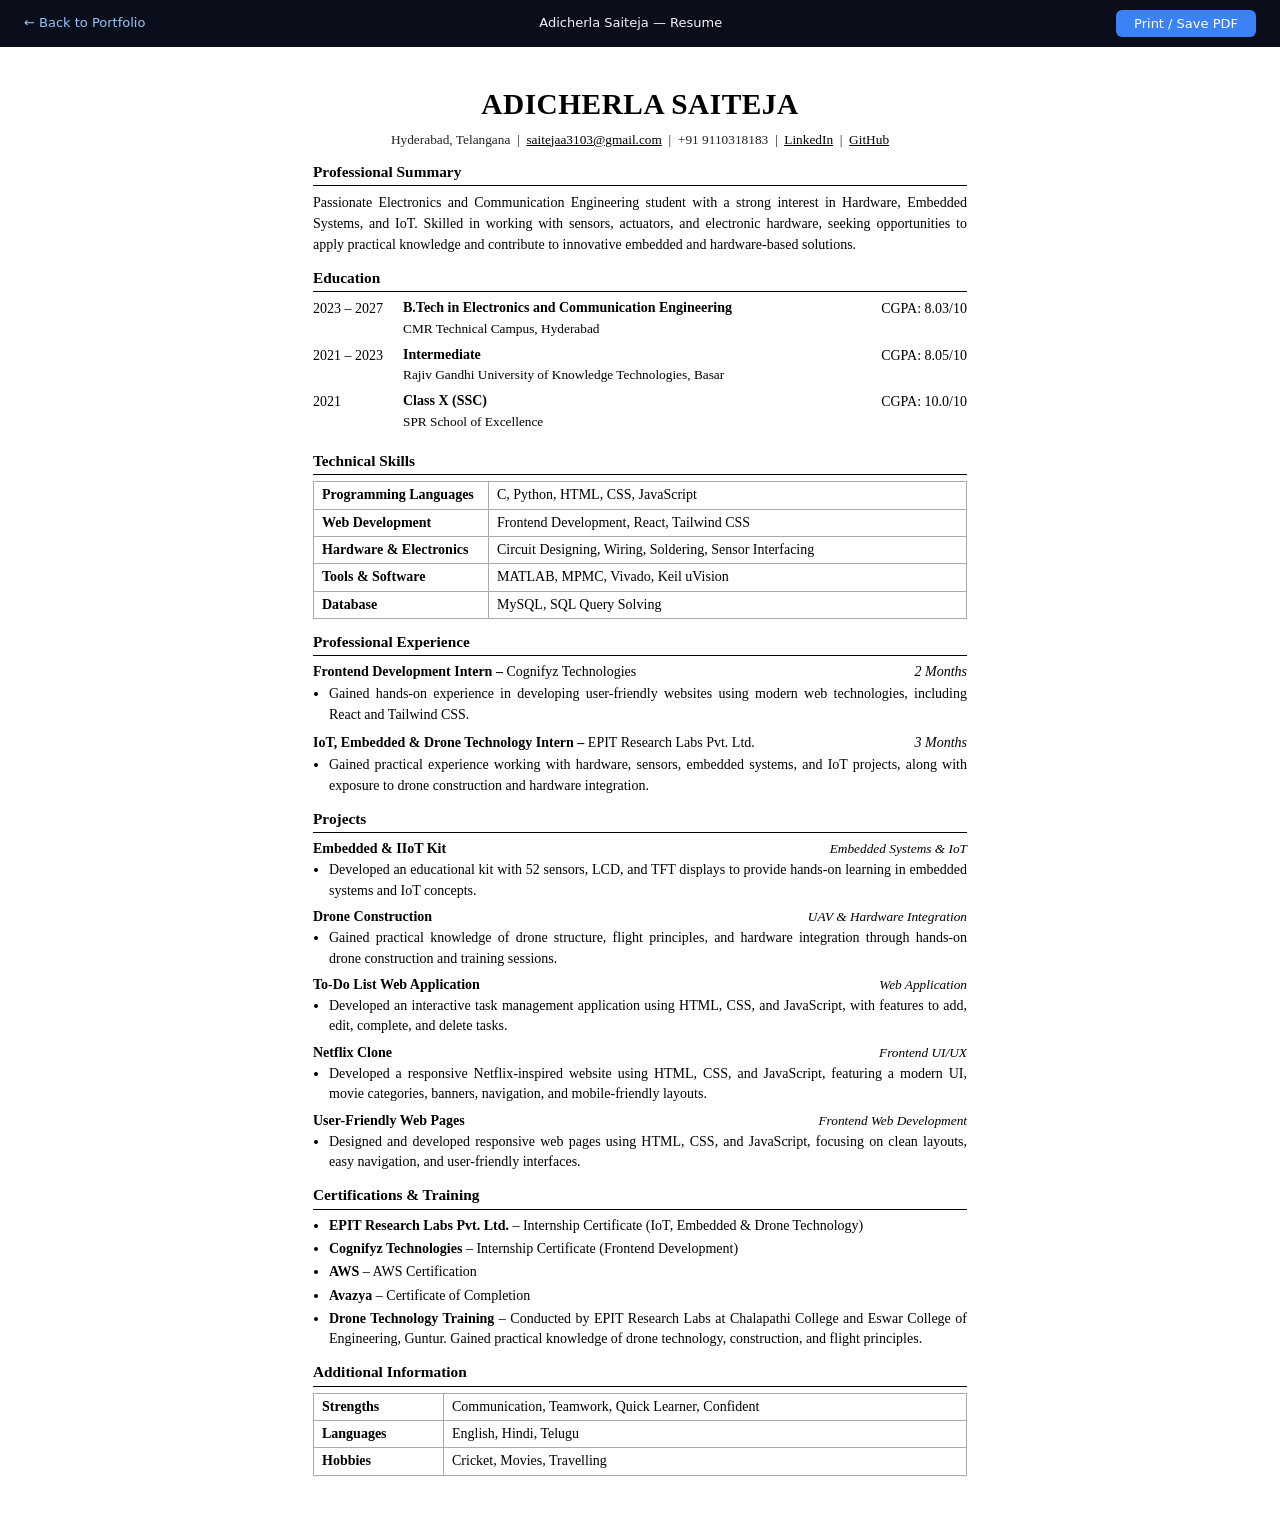
==== commit 522a593d: "Fix resume: correct email to saitejaa3103@gmail.com and CGPA to 8.03" ====
--- a/assets/resume.html
+++ b/assets/resume.html
@@ -1,9 +1,9 @@
-<!DOCTYPE html>
+﻿<!DOCTYPE html>
 <html lang="en">
 <head>
   <meta charset="UTF-8" />
   <meta name="viewport" content="width=device-width, initial-scale=1.0" />
-  <title>Adicherla Saiteja – Resume</title>
+  <title>Adicherla Saiteja â€“ Resume</title>
   <style>
     * { box-sizing: border-box; margin: 0; padding: 0; }
 
@@ -240,7 +240,7 @@
       <div class="resume-name">Adicherla Saiteja</div>
       <div class="resume-contact">
         Hyderabad, Telangana &nbsp;|&nbsp;
-        <a href="mailto:bunny31sai@gmail.com">bunny31sai@gmail.com</a>
+        <a href="mailto:saitejaa3103@gmail.com">saitejaa3103@gmail.com</a>
         &nbsp;|&nbsp; +91 9110318183 &nbsp;|&nbsp;
         <a href="https://www.linkedin.com/in/adicherla-saiteja" target="_blank">LinkedIn</a>
         &nbsp;|&nbsp;
@@ -268,7 +268,7 @@
             <div class="edu-degree">B.Tech in Electronics and Communication Engineering</div>
             <div class="edu-inst">CMR Technical Campus, Hyderabad</div>
           </td>
-          <td class="edu-cgpa">CGPA: 8.12/10</td>
+          <td class="edu-cgpa">CGPA: 8.03/10</td>
         </tr>
         <tr>
           <td class="edu-year">2021 &ndash; 2023</td>
@@ -427,3 +427,4 @@
 
 </body>
 </html>
+
